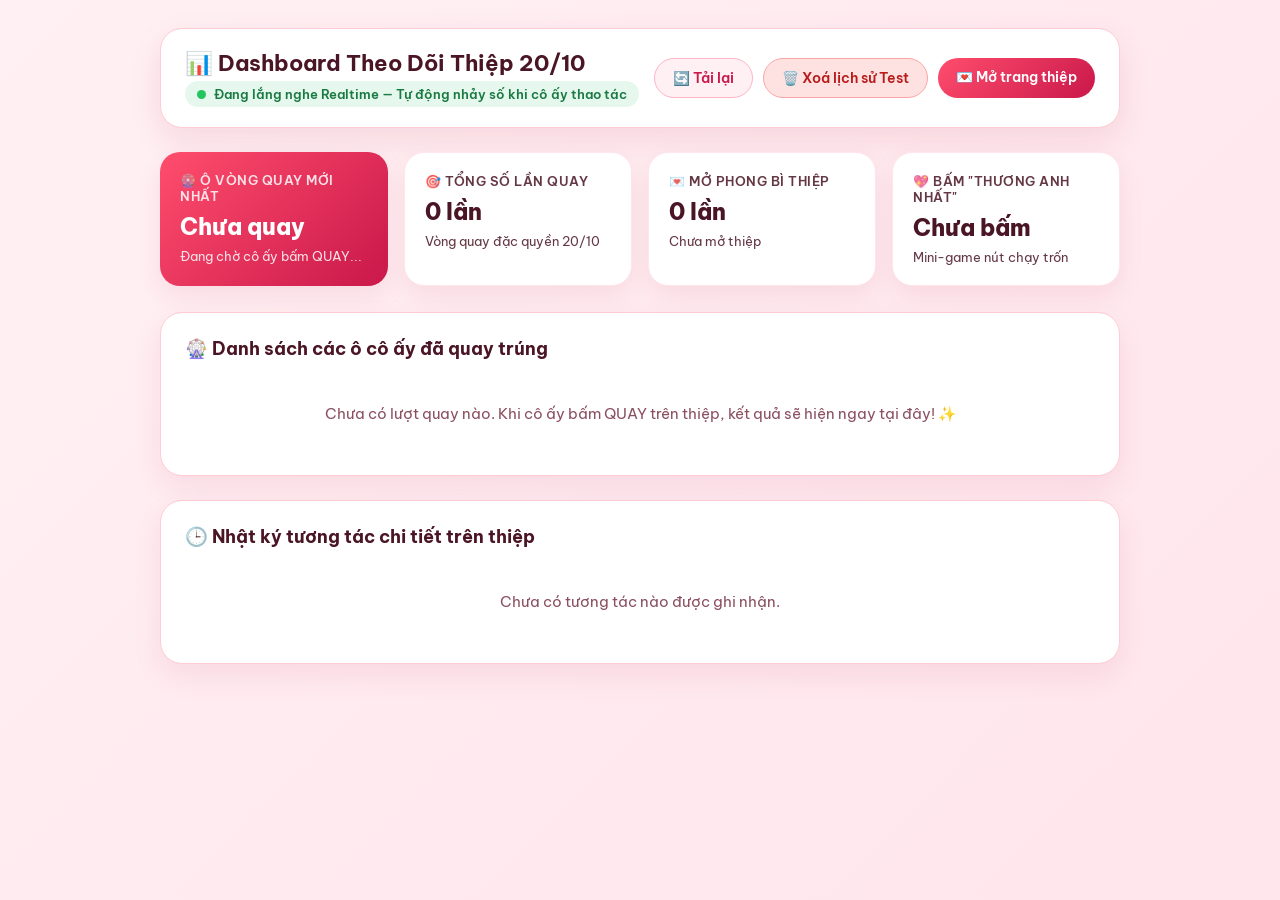
==== dashboard.html @ 6aa11d05 "feat: add realtime tracking engine and secret dashboard.html to monitor wheel spins and card interac" ====
<!DOCTYPE html>
<html lang="vi">
<head>
  <meta charset="UTF-8" />
  <meta name="viewport" content="width=device-width, initial-scale=1.0" />
  <title>📊 Dashboard Theo Dõi Thiệp 20/10 — Realtime</title>
  <link rel="preconnect" href="https://fonts.googleapis.com" />
  <link rel="preconnect" href="https://fonts.gstatic.com" crossorigin />
  <link href="https://fonts.googleapis.com/css2?family=Be+Vietnam+Pro:wght@400;500;600;700;800&display=swap" rel="stylesheet" />
  <style>
    :root {
      --rose-primary: #ff4d6d;
      --rose-deep: #c9184a;
      --wine-dark: #4a1525;
      --bg-soft: #fff5f7;
    }
    * { box-sizing: border-box; margin: 0; padding: 0; }
    body {
      min-height: 100vh;
      font-family: 'Be Vietnam Pro', sans-serif;
      background: linear-gradient(135deg, #fff0f3 0%, #ffe5ec 100%);
      color: var(--wine-dark);
      padding: 28px 16px 60px;
    }
    .wrap {
      max-width: 960px;
      margin: 0 auto;
    }
    .top-bar {
      display: flex;
      flex-wrap: wrap;
      align-items: center;
      justify-content: space-between;
      gap: 14px;
      margin-bottom: 24px;
      background: #ffffff;
      padding: 20px 24px;
      border-radius: 22px;
      box-shadow: 0 12px 32px rgba(164, 19, 60, 0.1);
      border: 1px solid #ffccd5;
    }
    .title-group h1 {
      font-size: 1.4rem;
      color: var(--wine-dark);
      margin-bottom: 4px;
    }
    .live-pill {
      display: inline-flex;
      align-items: center;
      gap: 8px;
      font-size: 0.82rem;
      font-weight: 600;
      color: #1b7a43;
      background: #e6f8ed;
      padding: 5px 12px;
      border-radius: 999px;
    }
    .live-dot {
      width: 9px;
      height: 9px;
      border-radius: 50%;
      background: #22c55e;
      animation: blinkDot 1.4s infinite;
    }
    @keyframes blinkDot {
      0%, 100% { opacity: 1; transform: scale(1); }
      50% { opacity: 0.4; transform: scale(1.25); }
    }
    .action-btns {
      display: flex;
      flex-wrap: wrap;
      gap: 10px;
    }
    .btn {
      padding: 10px 18px;
      border-radius: 999px;
      border: none;
      font-family: inherit;
      font-size: 0.86rem;
      font-weight: 600;
      cursor: pointer;
      text-decoration: none;
      transition: transform 0.2s ease;
    }
    .btn:hover { transform: translateY(-2px); }
    .btn-refresh {
      background: #fff0f3;
      color: var(--rose-deep);
      border: 1px solid #ffb3c6;
    }
    .btn-clear {
      background: #fee2e2;
      color: #b91c1c;
      border: 1px solid #fca5a5;
    }
    .btn-primary {
      background: linear-gradient(135deg, var(--rose-primary), var(--rose-deep));
      color: #fff;
    }

    /* Stats Grid */
    .stats-grid {
      display: grid;
      grid-template-columns: repeat(auto-fit, minmax(210px, 1fr));
      gap: 16px;
      margin-bottom: 26px;
    }
    .stat-card {
      background: #ffffff;
      padding: 20px;
      border-radius: 20px;
      box-shadow: 0 10px 26px rgba(164, 19, 60, 0.08);
      border: 1px solid #ffe5ec;
    }
    .stat-card.highlight {
      background: linear-gradient(135deg, #ff4d6d 0%, #c9184a 100%);
      color: #ffffff;
      border: none;
    }
    .stat-label {
      font-size: 0.8rem;
      font-weight: 600;
      opacity: 0.85;
      margin-bottom: 8px;
      text-transform: uppercase;
      letter-spacing: 0.5px;
    }
    .stat-value {
      font-size: 1.45rem;
      font-weight: 800;
      line-height: 1.3;
    }
    .stat-sub {
      font-size: 0.8rem;
      margin-top: 6px;
      opacity: 0.85;
    }

    /* Sections */
    .panel {
      background: #ffffff;
      border-radius: 22px;
      padding: 24px;
      margin-bottom: 24px;
      box-shadow: 0 12px 30px rgba(164, 19, 60, 0.08);
      border: 1px solid #ffccd5;
    }
    .panel-title {
      font-size: 1.15rem;
      font-weight: 700;
      margin-bottom: 16px;
      display: flex;
      align-items: center;
      justify-content: space-between;
    }
    .spin-list {
      display: grid;
      gap: 12px;
    }
    .spin-item {
      display: flex;
      flex-wrap: wrap;
      align-items: center;
      justify-content: space-between;
      gap: 12px;
      padding: 16px 18px;
      border-radius: 16px;
      background: #fff5f7;
      border-left: 5px solid var(--rose-deep);
    }
    .spin-prize {
      font-size: 1.1rem;
      font-weight: 800;
      color: var(--rose-deep);
    }
    .spin-detail {
      font-size: 0.88rem;
      color: var(--wine-dark);
      margin-top: 3px;
    }
    .spin-meta {
      font-size: 0.8rem;
      color: #8a4f60;
      font-weight: 600;
      text-align: right;
    }

    .timeline-list {
      display: grid;
      gap: 10px;
    }
    .timeline-row {
      display: flex;
      align-items: center;
      justify-content: space-between;
      gap: 12px;
      padding: 12px 16px;
      border-radius: 12px;
      background: #fcf8f9;
      border: 1px solid #ffe5ec;
      font-size: 0.9rem;
    }
    .empty-state {
      text-align: center;
      padding: 28px 16px;
      color: #8a4f60;
      font-size: 0.92rem;
    }
  </style>
</head>
<body>
  <div class="wrap">
    <header class="top-bar">
      <div class="title-group">
        <h1>📊 Dashboard Theo Dõi Thiệp 20/10</h1>
        <div class="live-pill">
          <span class="live-dot"></span>
          <span id="conn-status">Đang lắng nghe Realtime — Tự động nhảy số khi cô ấy thao tác</span>
        </div>
      </div>

      <div class="action-btns">
        <button id="refresh-btn" class="btn btn-refresh" type="button">🔄 Tải lại</button>
        <button id="clear-btn" class="btn btn-clear" type="button">🗑️ Xoá lịch sử Test</button>
        <a href="index.html" class="btn btn-primary">💌 Mở trang thiệp</a>
      </div>
    </header>

    <!-- 4 Summary Cards -->
    <section class="stats-grid">
      <div class="stat-card highlight">
        <div class="stat-label">🎡 Ô Vòng Quay Mới Nhất</div>
        <div id="latest-prize-val" class="stat-value">Chưa quay</div>
        <div id="latest-prize-time" class="stat-sub">Đang chờ cô ấy bấm QUAY...</div>
      </div>

      <div class="stat-card">
        <div class="stat-label">🎯 Tổng Số Lần Quay</div>
        <div id="total-spins-val" class="stat-value">0 lần</div>
        <div id="total-spins-sub" class="stat-sub">Vòng quay đặc quyền 20/10</div>
      </div>

      <div class="stat-card">
        <div class="stat-label">💌 Mở Phong Bì Thiệp</div>
        <div id="total-opens-val" class="stat-value">0 lần</div>
        <div id="latest-device-sub" class="stat-sub">Chưa mở thiệp</div>
      </div>

      <div class="stat-card">
        <div class="stat-label">💖 Bấm "Thương Anh Nhất"</div>
        <div id="love-yes-val" class="stat-value">Chưa bấm</div>
        <div id="love-dodge-sub" class="stat-sub">Mini-game nút chạy trốn</div>
      </div>
    </section>

    <!-- Highlighted Wheel Spins Panel -->
    <section class="panel">
      <div class="panel-title">
        <span>🎡 Danh sách các ô cô ấy đã quay trúng</span>
      </div>
      <div id="spin-list" class="spin-list">
        <div class="empty-state">Chưa có lượt quay nào. Khi cô ấy bấm QUAY trên thiệp, kết quả sẽ hiện ngay tại đây! ✨</div>
      </div>
    </section>

    <!-- Full Activity Timeline -->
    <section class="panel">
      <div class="panel-title">
        <span>🕒 Nhật ký tương tác chi tiết trên thiệp</span>
      </div>
      <div id="timeline-list" class="timeline-list">
        <div class="empty-state">Chưa có tương tác nào được ghi nhận.</div>
      </div>
    </section>
  </div>

  <script src="src/config.js"></script>
  <script>
    (function () {
      const cfg = window.CARD_CONFIG || {};
      const TOPIC = cfg.trackingTopic || "vietchuu-2010-card-tracker-8826";
      let allEvents = [];
      let resetAfterTs = Number(localStorage.getItem("thiep_2010_reset_ts") || "0");

      function mergeEvent(ev) {
        if (!ev || !ev.type || !ev.ts) return;
        if (ev.type === "reset_log") {
          if (ev.ts > resetAfterTs) {
            resetAfterTs = ev.ts;
            localStorage.setItem("thiep_2010_reset_ts", String(resetAfterTs));
          }
          renderDashboard();
          return;
        }
        const exists = allEvents.some((item) => item.ts === ev.ts && item.type === ev.type);
        if (!exists) {
          allEvents.push(ev);
          allEvents.sort((a, b) => b.ts - a.ts);
          renderDashboard();
        }
      }

      function renderDashboard() {
        const visible = allEvents.filter((e) => e.ts > resetAfterTs);
        const spins = visible.filter((e) => e.type === "spin_wheel");
        const opens = visible.filter((e) => e.type === "open_envelope");
        const yesClicks = visible.filter((e) => e.type === "click_love_yes");

        // 1. Latest spin card
        const latestPrizeEl = document.getElementById("latest-prize-val");
        const latestPrizeTimeEl = document.getElementById("latest-prize-time");
        if (spins.length > 0) {
          latestPrizeEl.textContent = spins[0].label || "Đã quay trúng";
          latestPrizeTimeEl.textContent = `Lúc ${spins[0].timeStr || ""} (${spins[0].device || ""})`;
        } else {
          latestPrizeEl.textContent = "Chưa quay";
          latestPrizeTimeEl.textContent = "Đang chờ cô ấy bấm QUAY...";
        }

        // 2. Total spins
        document.getElementById("total-spins-val").textContent = `${spins.length} lần`;
        document.getElementById("total-spins-sub").textContent = spins.length
          ? `Mới nhất: ${spins[0].label}`
          : "Vòng quay đặc quyền 20/10";

        // 3. Opens
        document.getElementById("total-opens-val").textContent = `${opens.length} lần`;
        document.getElementById("latest-device-sub").textContent = opens.length
          ? `${opens[0].device} • ${opens[0].timeStr}`
          : "Chưa mở thiệp";

        // 4. Love Yes
        if (yesClicks.length > 0) {
          document.getElementById("love-yes-val").textContent = "Đã bấm 💖";
          document.getElementById("love-dodge-sub").textContent = yesClicks[0].note || "";
        } else {
          document.getElementById("love-yes-val").textContent = "Chưa bấm";
          document.getElementById("love-dodge-sub").textContent = "Mini-game nút chạy trốn";
        }

        // Render Spin List
        const spinListEl = document.getElementById("spin-list");
        if (spins.length === 0) {
          spinListEl.innerHTML = `<div class="empty-state">Chưa có lượt quay nào. Khi cô ấy bấm QUAY trên thiệp, kết quả sẽ hiện ngay tại đây! ✨</div>`;
        } else {
          spinListEl.innerHTML = spins
            .map(
              (s, idx) => `
              <div class="spin-item">
                <div>
                  <div class="spin-prize">🎯 Lần #${spins.length - idx}: ${s.label || ""}</div>
                  <div class="spin-detail">${s.note || ""}</div>
                </div>
                <div class="spin-meta">
                  <div>🕒 ${s.timeStr || ""} - ${s.dateStr || ""}</div>
                  <div>${s.device || ""}</div>
                </div>
              </div>
            `
            )
            .join("");
        }

        // Render Full Timeline
        const timelineEl = document.getElementById("timeline-list");
        if (visible.length === 0) {
          timelineEl.innerHTML = `<div class="empty-state">Chưa có tương tác nào được ghi nhận.</div>`;
        } else {
          timelineEl.innerHTML = visible
            .map(
              (ev) => `
              <div class="timeline-row">
                <div>
                  <strong>${ev.label || ev.type}</strong>
                  ${ev.note ? `<div style="font-size:0.82rem;color:#8a4f60;margin-top:2px;">${ev.note}</div>` : ""}
                </div>
                <div style="text-align:right;font-size:0.78rem;color:#8a4f60;white-space:nowrap;">
                  <div>${ev.timeStr || ""}</div>
                  <div>${ev.device || ""}</div>
                </div>
              </div>
            `
            )
            .join("");
        }
      }

      // Load local events first
      function loadLocalBackup() {
        try {
          const localList = JSON.parse(localStorage.getItem("thiep_2010_events") || "[]");
          localList.forEach(mergeEvent);
        } catch (_) {}
      }

      // Fetch historical cloud events
      async function fetchCloudHistory() {
        try {
          const resp = await fetch(`https://ntfy.sh/${TOPIC}/json?poll=1&since=all`);
          const text = await resp.text();
          const lines = text.split("\n").map((l) => l.trim()).filter(Boolean);
          lines.forEach((line) => {
            try {
              const wrapper = JSON.parse(line);
              if (wrapper && wrapper.message) {
                const ev = JSON.parse(wrapper.message);
                mergeEvent(ev);
              }
            } catch (_) {}
          });
        } catch (_) {}
      }

      // Subscribe to realtime SSE stream
      function subscribeRealtime() {
        try {
          const es = new EventSource(`https://ntfy.sh/${TOPIC}/sse`);
          es.onmessage = (e) => {
            try {
              const wrapper = JSON.parse(e.data);
              if (wrapper && wrapper.message) {
                const ev = JSON.parse(wrapper.message);
                mergeEvent(ev);
              }
            } catch (_) {}
          };
        } catch (_) {}
      }

      document.getElementById("refresh-btn").addEventListener("click", () => {
        loadLocalBackup();
        fetchCloudHistory();
      });

      document.getElementById("clear-btn").addEventListener("click", async () => {
        const now = Date.now();
        resetAfterTs = now;
        localStorage.setItem("thiep_2010_reset_ts", String(now));
        localStorage.removeItem("thiep_2010_events");
        renderDashboard();
        try {
          await fetch(`https://ntfy.sh/${TOPIC}`, {
            method: "POST",
            headers: { "Content-Type": "text/plain; charset=utf-8" },
            body: JSON.stringify({ type: "reset_log", ts: now })
          });
        } catch (_) {}
      });

      loadLocalBackup();
      fetchCloudHistory();
      subscribeRealtime();
      renderDashboard();
    })();
  </script>
</body>
</html>
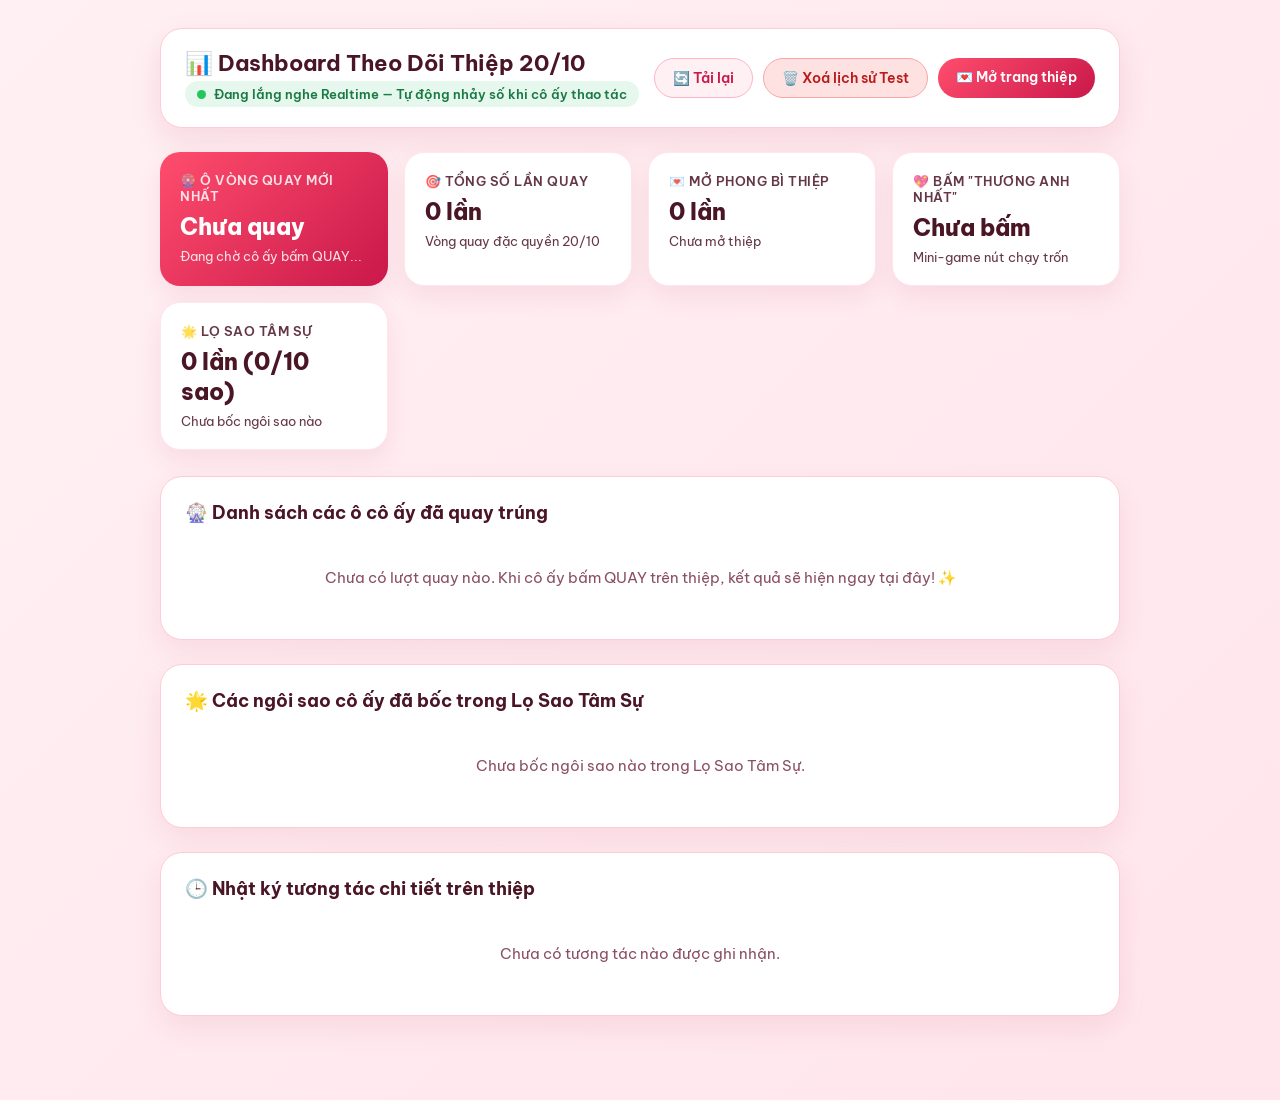
==== commit f4f40855: "feat: add Love Jar (Lo Sao Tam Su) tracking and panel on dashboard.html" ====
--- a/dashboard.html
+++ b/dashboard.html
@@ -251,6 +251,12 @@
         <div id="love-yes-val" class="stat-value">Chưa bấm</div>
         <div id="love-dodge-sub" class="stat-sub">Mini-game nút chạy trốn</div>
       </div>
+
+      <div class="stat-card">
+        <div class="stat-label">🌟 Lọ Sao Tâm Sự</div>
+        <div id="jar-count-val" class="stat-value">0 lần bốc</div>
+        <div id="jar-latest-sub" class="stat-sub">Chưa bốc ngôi sao nào</div>
+      </div>
     </section>
 
     <!-- Highlighted Wheel Spins Panel -->
@@ -260,6 +266,16 @@
       </div>
       <div id="spin-list" class="spin-list">
         <div class="empty-state">Chưa có lượt quay nào. Khi cô ấy bấm QUAY trên thiệp, kết quả sẽ hiện ngay tại đây! ✨</div>
+      </div>
+    </section>
+
+    <!-- Highlighted Love Jar Stars Panel -->
+    <section class="panel">
+      <div class="panel-title">
+        <span>🌟 Các ngôi sao cô ấy đã bốc trong Lọ Sao Tâm Sự</span>
+      </div>
+      <div id="jar-list" class="spin-list">
+        <div class="empty-state">Chưa bốc ngôi sao nào trong Lọ Sao Tâm Sự.</div>
       </div>
     </section>
 
@@ -305,6 +321,7 @@
         const spins = visible.filter((e) => e.type === "spin_wheel");
         const opens = visible.filter((e) => e.type === "open_envelope");
         const yesClicks = visible.filter((e) => e.type === "click_love_yes");
+        const jarPicks = visible.filter((e) => e.type === "pick_star_note");
 
         // 1. Latest spin card
         const latestPrizeEl = document.getElementById("latest-prize-val");
@@ -336,6 +353,38 @@
         } else {
           document.getElementById("love-yes-val").textContent = "Chưa bấm";
           document.getElementById("love-dodge-sub").textContent = "Mini-game nút chạy trốn";
+        }
+
+        // 5. Love Jar (Lọ Sao Tâm Sự)
+        const uniqueStars = new Set(jarPicks.map((j) => j.starNum).filter(Boolean));
+        document.getElementById("jar-count-val").textContent = `${jarPicks.length} lần (${uniqueStars.size}/10 sao)`;
+        document.getElementById("jar-latest-sub").textContent = jarPicks.length
+          ? `Mới nhất: Sao #${jarPicks[0].starNum || 1} • ${jarPicks[0].timeStr || ""}`
+          : "Chưa bốc ngôi sao nào";
+
+        // Render Love Jar List
+        const jarListEl = document.getElementById("jar-list");
+        if (jarListEl) {
+          if (jarPicks.length === 0) {
+            jarListEl.innerHTML = `<div class="empty-state">Chưa bốc ngôi sao nào trong Lọ Sao Tâm Sự.</div>`;
+          } else {
+            jarListEl.innerHTML = jarPicks
+              .map(
+                (j) => `
+                <div class="spin-item" style="border-left-color: #ffb703; background: #fffcf2;">
+                  <div>
+                    <div class="spin-prize" style="color: #b45309;">${j.label || "🌟 Đã bốc sao"}</div>
+                    <div class="spin-detail">${j.note || ""}</div>
+                  </div>
+                  <div class="spin-meta">
+                    <div>🕒 ${j.timeStr || ""} - ${j.dateStr || ""}</div>
+                    <div>${j.device || ""}</div>
+                  </div>
+                </div>
+              `
+              )
+              .join("");
+          }
         }
 
         // Render Spin List
